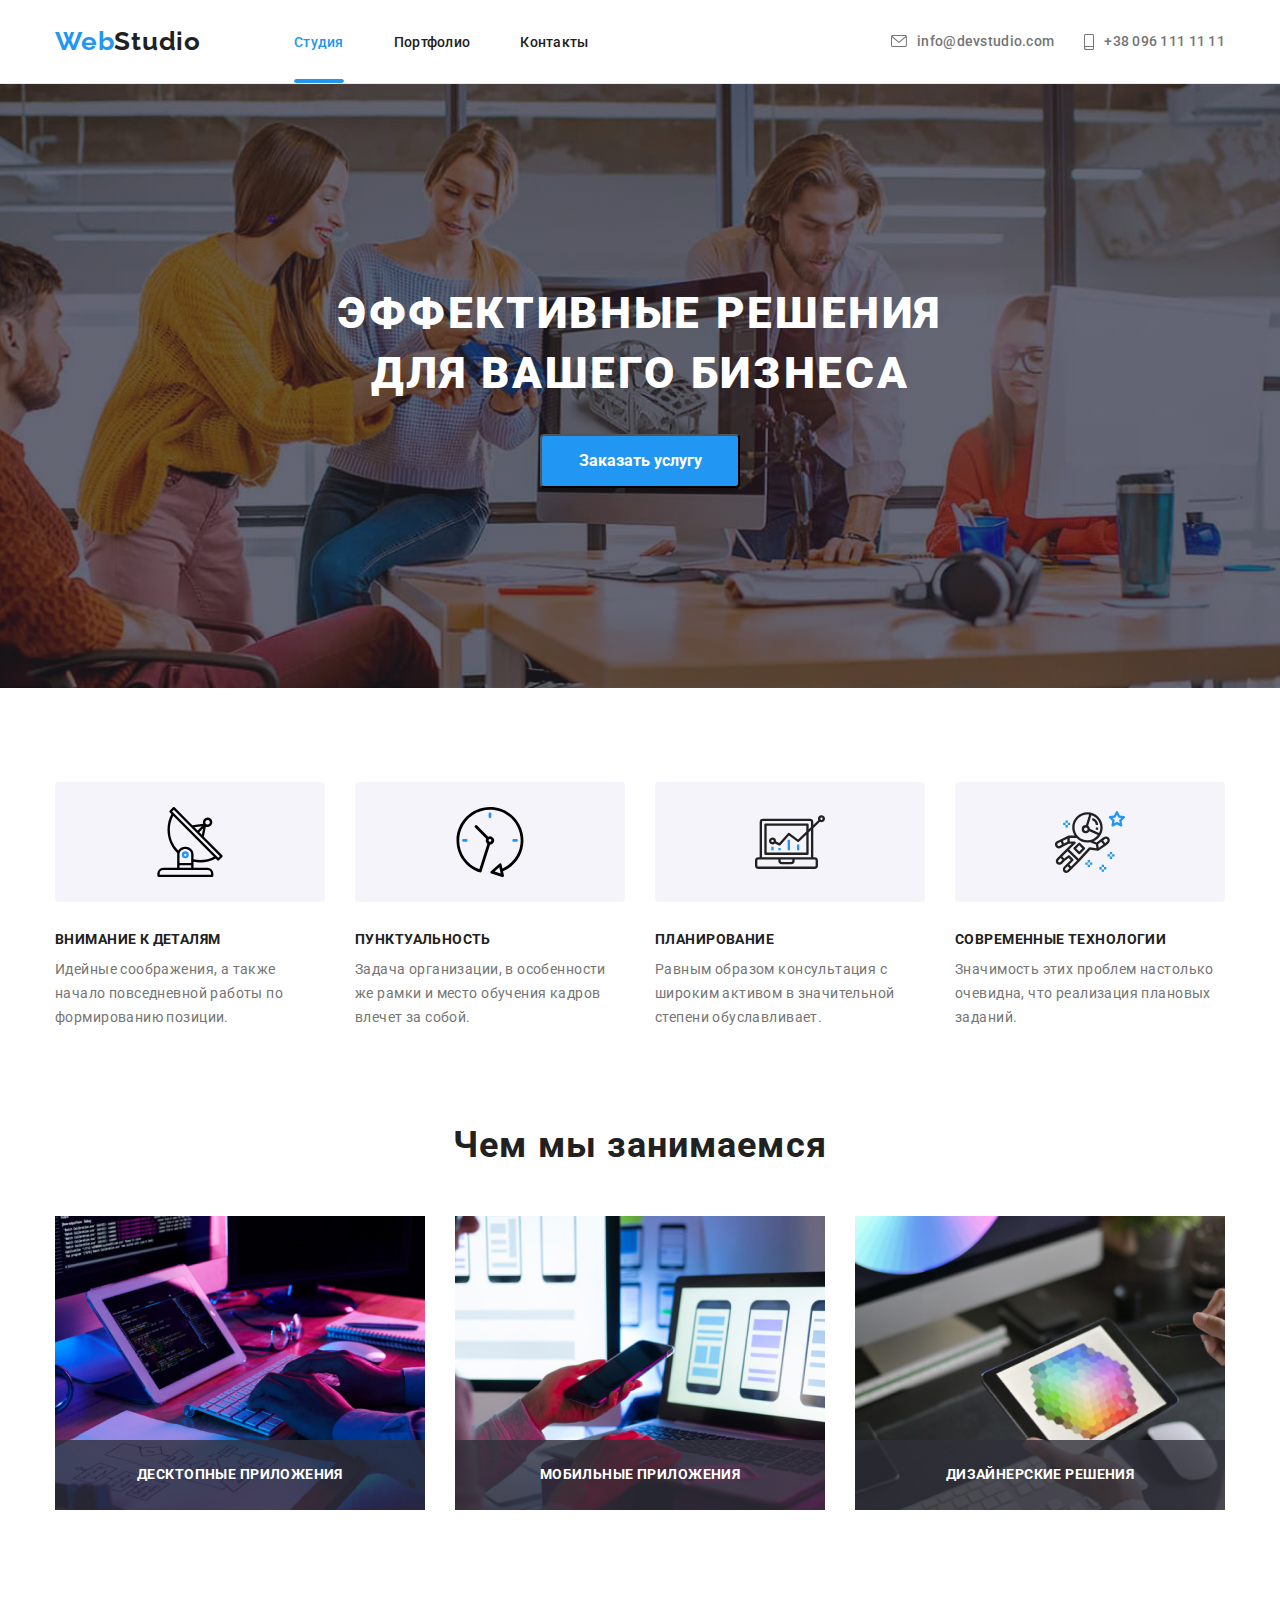
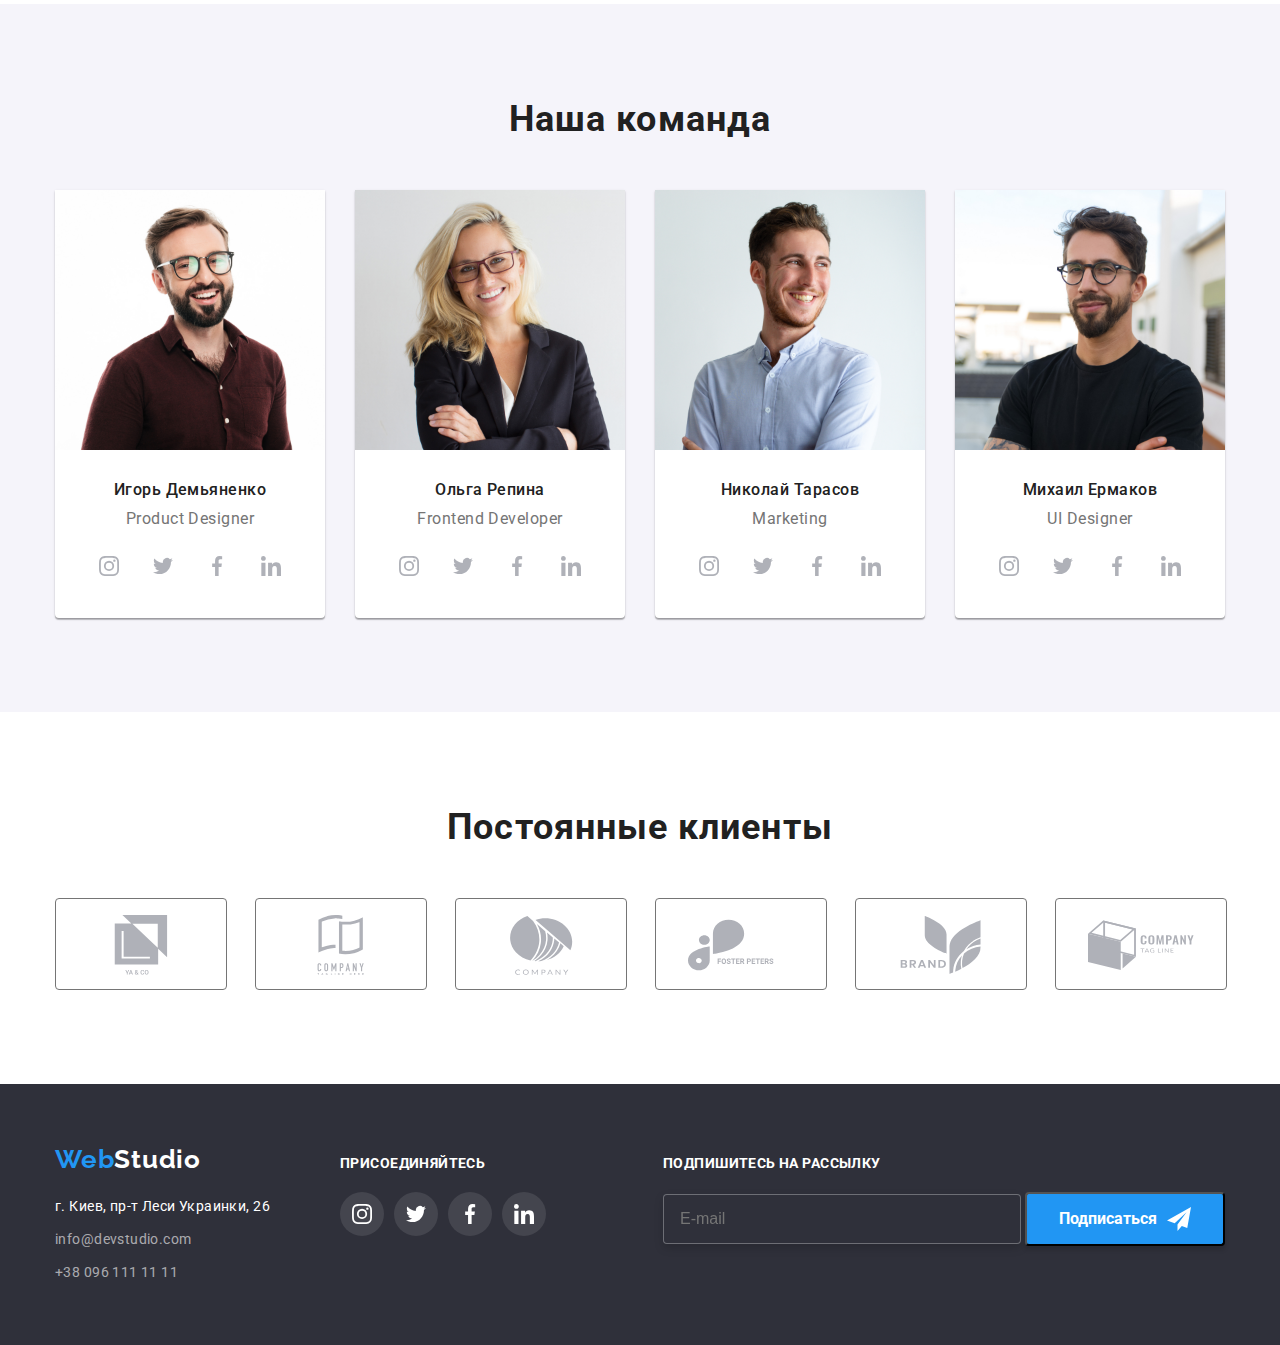
==== index.html @ 90917535 "HW6 25%" ====
<!DOCTYPE html>
<html lang="ru">
<head>
    <meta charset="UTF-8">
    <meta http-equiv="X-UA-Compatible" content="IE=edge">
    <meta name="viewport" content="width=device-width, initial-scale=1.0">
    <title>Портфолио</title>
    <link rel="preconnect" href="https://fonts.googleapis.com">
    <link rel="preconnect" href="https://fonts.gstatic.com" crossorigin>
    <link href="https://fonts.googleapis.com/css2?family=Raleway:wght@700&family=Roboto:wght@400;500;700;900&display=swap"
rel="stylesheet">
    <link rel="stylesheet" href="./css/styless.css">
</head>
<body>
    <header class="header">
        <div class="container header-nav">
            <a class="logo-header link" href="/"><span class="logo-accent">Web</span>Studio</a>
        <nav class="site-nav">
            <ul class="nav-list list">
                <li class="nav-item">
                    <a class="nav-link link current" href="#">Студия</a>
                </li>
                <li class="nav-item">
                    <a class="nav-link link" href="./portfolio.html">Портфолио</a>
                </li>
                <li class="nav-item">
                    <a class="nav-link link" href="#">Контакты</a>
                </li>
            </ul>
        </nav>
        <ul class="contacts-list list">
            <li class="contacts-item">
                <a class="contacts-link link"
                href="mailto:info@devstudio.com">
                <svg class="contacts-icon" aria-label="link mail" width="16" height="12">
                    <use href="./images/icons.svg#icon-envelope"></use>
                </svg>
                info@devstudio.com</a>
            </li>
            <li class="contacts-item">
                <a class="contacts-link link" href="tel:+380961111111">
                <svg class="contacts-icon" aria-label="link phone" width="10" height="16">
                    <use href="./images/icons.svg#icon-smartphone"></use>
                </svg>
                    +38 096 111 11 11</a>
            </li>
        </ul>
        </div>  
    </header>
    <!--Сменная часть-->
    <main>
        <section class="hero section">
            <h1 class="hero-title">Эффективные решения для вашего бизнеса</h1>
            <button class="button-open" type="button" data-modal-open>Заказать услугу</button>
            <div class="backdrop is-hidden" data-modal>
                <div class="modal">
                    <button class="button-close" type="button" data-modal-close>
                        <svg class="close-icon" aria-label="link mail" width="30" height="30">
                            <use href="./images/icons.svg#icon-close"></use>
                        </svg>
                    </button>
                </div>
            </div>         
        </section>
        <section class="benefits section">
            <div class="container">
            <ul class="benefits-list list">
                <li class="benefits-item">
                    <div class="benefits-tumb">
                        <svg class="benefits-icon" aria-label="antenna" width="70" height="70">
                            <use href="./images/icons.svg#icon-antenna"></use>
                        </svg>
                    </div>
                    <h3 class="benefits-title">ВНИМАНИЕ К ДЕТАЛЯМ</h3>
                    <p class="benefits-text">Идейные соображения, а также начало повседневной работы по формированию позиции.</p>
                </li>
                <li class="benefits-item">
                    <div class="benefits-tumb">
                        <svg class="benefits-icon" aria-label="clock" width="70" height="70">
                            <use href="./images/icons.svg#icon-clock"></use>
                        </svg>
                    </div>
                    <h3 class="benefits-title">ПУНКТУАЛЬНОСТЬ</h3>
                    <p class="benefits-text">Задача организации, в особенности же рамки и место обучения кадров влечет за собой.</p>
                </li>
                <li class="benefits-item">
                    <div class="benefits-tumb">
                        <svg class="benefits-icon" aria-label="diagram" width="70" height="70">
                            <use href="./images/icons.svg#icon-diagram"></use>
                        </svg>
                    </div>
                    <h3 class="benefits-title">ПЛАНИРОВАНИЕ</h3>
                    <p class="benefits-text">Равным образом консультация с широким активом в значительной степени обуславливает.</p>
                </li>
                <li class="benefits-item">
                    <div class="benefits-tumb">
                        <svg class="benefits-icon" aria-label="asrtonaut" width="70" height="70">
                            <use href="./images/icons.svg#icon-astronaut"></use>
                        </svg>
                    </div>
                    <h3 class="benefits-title">СОВРЕМЕННЫЕ ТЕХНОЛОГИИ</h3>
                    <p class="benefits-text">Значимость этих проблем настолько очевидна, что реализация плановых заданий.</p>
                </li>
            </ul>
            </div>
        </section>
        <section class="works section">
            <div class="container">
                <h2 class="section-title">Чем мы занимаемся</h2>
                <ul class="works-list list">
                    <li class="works-item">
                        <div class="works-thumb">
                            <img src="./images/box1.jpg" width="370" alt="Вёрстка">
                            <p class="works-name">ДЕСКТОПНЫЕ ПРИЛОЖЕНИЯ</p>
                        </div>  
                    </li>
                    <li class="works-item">
                        <div class="works-thumb">
                            <img src="./images/box2.jpg" width="370" alt="Оптимизация">
                            <p class="works-name">МОБИЛЬНЫЕ ПРИЛОЖЕНИЯ</p>
                        </div>
                    </li>
                    <li class="works-item">
                        <div class="works-thumb">
                            <img src="./images/box3.jpg" width="370" alt="Дизайн">
                            <p class="works-name">ДИЗАЙНЕРСКИЕ РЕШЕНИЯ</p>
                        </div>
                    </li>
                </ul>
            </div>
        </section>
        <section class="team section">
            <div class="container">
                <h2 class="section-title">Наша команда</h2>
                <ul class="team-list list">
                    <li class="team-item">
                    <div class="team-photo">
                        <img src="./images/photo1.jpg" width="270" alt="фото Игорь Демьяненко">
                    </div>
                    <div class="team-content">
                        <h3 class="team-name">Игорь Демьяненко</h3>
                        <p class="team-positoin" lang="en">
                            Product Designer
                        </p>
                    </div>
                        <ul class="socials-list list">
                            <li class="socials-item">
                                <a class="socials-link link" href="#">
                                    <svg class="socials-icon" aria-label="link instagram" width="20" height="20">
                                        <use href="./images/icons.svg#icon-instagram"></use>
                                    </svg>  
                                </a>
                            </li>
                            <li class="socials-item">
                                <a class="socials-link link" href="#">
                                    <svg class="socials-icon" aria-label="link twitter" width="20" height="20">
                                    <use href="./images/icons.svg#icon-twitter"></use>
                                </svg>
                                
                                </a>
                            </li>
                            <li class="socials-item">
                                <a class="socials-link link" href="#">
                                    <svg class="socials-icon" aria-label="link facebook" width="20" height="20">
                                        <use href="./images/icons.svg#icon-facebook"></use>
                                    </svg>
                                </a>
                            </li>
                            <li class="socials-item">
                                <a class="socials-link link" href="#">
                                    <svg class="socials-icon" aria-label="link linkedin" width="20" height="20">
                                        <use href="./images/icons.svg#icon-linkedin"></use>
                                    </svg>
                                </a>
                            </li>
                        </ul>
                    </li>

                    <li class="team-item">
                    <div class="team-photo">
                        <img src="./images/photo2.jpg" width="270" alt="фото Ольга Репина">
                    </div>
                    <div class="team-content">
                        <h3 class="team-name">Ольга Репина</h3>
                        <p class="team-positoin" lang="en">
                            Frontend Developer
                        </p>
                    </div>
                    <ul class="socials-list list">
                        <li class="socials-item">
                            <a class=" socials-link link" href="#">
                                <svg class="socials-icon" aria-label="link instagram" width="20" height="20">
                                    <use href="./images/icons.svg#icon-instagram"></use>
                                </svg>  
                            </a>
                        </li>
                        <li class="socials-item">
                            <a class=" socials-link link" href="#">
                                <svg class="socials-icon" aria-label="link twitter" width="20" height="20">
                                <use href="./images/icons.svg#icon-twitter"></use>
                            </svg>
                            
                            </a>
                        </li>
                        <li class="socials-item">
                            <a class="socials-link link" href="#">
                                <svg class="socials-icon" aria-label="link facebook" width="20" height="20">
                                    <use href="./images/icons.svg#icon-facebook"></use>
                                </svg>
                            </a>
                        </li>
                        <li class="socials-item">
                            <a class=" socials-link link" href="#">
                                <svg class="socials-icon" aria-label="link linkedin" width="20" height="20">
                                    <use href="./images/icons.svg#icon-linkedin"></use>
                                </svg>
                            </a>
                        </li>
                    </ul>
                    </li>

                    <li class="team-item">
                    <div class="team-photo">
                        <img src="./images/photo3.jpg" width="270" alt="фото Николай Тарасов">
                    </div>
                    <div class="team-content">
                        <h3 class="team-name">Николай Тарасов</h3>
                        <p class="team-positoin" lang="en">
                            Marketing
                        </p>
                    </div>
                    <ul class="socials-list list">
                        <li class="socials-item">
                            <a class=" socials-link link" href="#">
                                <svg class="socials-icon" aria-label="link instagram" width="20" height="20">
                                    <use href="./images/icons.svg#icon-instagram"></use>
                                </svg>  
                            </a>
                        </li>
                        <li class="socials-item">
                            <a class=" socials-link link" href="#">
                                <svg class="socials-icon" aria-label="link twitter" width="20" height="20">
                                <use href="./images/icons.svg#icon-twitter"></use>
                            </svg>
                            
                            </a>
                        </li>
                        <li class="socials-item">
                            <a class="socials-link link" href="#">
                                <svg class="socials-icon" aria-label="link facebook" width="20" height="20">
                                    <use href="./images/icons.svg#icon-facebook"></use>
                                </svg>
                            </a>
                        </li>
                        <li class="socials-item">
                            <a class=" socials-link link" href="#">
                                <svg class="socials-icon" aria-label="link linkedin" width="20" height="20">
                                    <use href="./images/icons.svg#icon-linkedin"></use>
                                </svg>
                            </a>
                        </li>
                    </ul>
                    </li>

                    <li class="team-item">
                    <div class="team-photo">
                        <img src="./images/photo4.jpg" width="270" alt="фото Михаил Ермаков">
                    </div>
                    <div class="team-content">
                        <h3 class="team-name">Михаил Ермаков</h3>
                        <p class="team-positoin" lang="en">
                            UI Designer
                        </p>
                    </div>
                    <ul class="socials-list list">
                        <li class="socials-item">
                            <a class=" socials-link link" href="#">
                                <svg class="socials-icon" aria-label="link instagram" width="20" height="20">
                                    <use href="./images/icons.svg#icon-instagram"></use>
                                </svg>  
                            </a>
                        </li>
                        <li class="socials-item">
                            <a class=" socials-link link" href="#">
                                <svg class="socials-icon" aria-label="link twitter" width="20" height="20">
                                <use href="./images/icons.svg#icon-twitter"></use>
                            </svg>
                            
                            </a>
                        </li>
                        <li class="socials-item">
                            <a class="socials-link link" href="#">
                                <svg class="socials-icon" aria-label="link facebook" width="20" height="20">
                                    <use href="./images/icons.svg#icon-facebook"></use>
                                </svg>
                            </a>
                        </li>
                        <li class="socials-item">
                            <a class=" socials-link link" href="#">
                                <svg class="socials-icon" aria-label="link linkedin" width="20" height="20">
                                    <use href="./images/icons.svg#icon-linkedin"></use>
                                </svg>
                            </a>
                        </li>
                    </ul>
                    </li>
                </ul>
            </div>
        </section>
        <section class="clients section">
            <div class="container">
                <h2 class="section-title">
                    Постоянные клиенты
                </h2>
                <ul class="clients-list list">
                    <li class="clients-item">
                        <a class="clients-link link" href="#">
                            <svg class="clients-icon" aria-label="YA & CO" width="106" height="60">
                                <use href="./images/icons.svg#icon-client1"></use>
                            </svg>
                        </a>
                    </li>
                    <li class="clients-item">
                        <a class="clients-link link" href="#">
                            <svg class="clients-icon" aria-label="tagline here" width="106" height="60">
                                <use href="./images/icons.svg#icon-client2"></use>
                            </svg>
                        </a>
                    </li>
                    <li class="clients-item">
                        <a class="clients-link link" href="#">
                            <svg class="clients-icon" aria-label="company 3" width="106" height="60">
                                <use href="./images/icons.svg#icon-client3"></use>
                            </svg>
                        </a>
                    </li>
                    <li class="clients-item">
                        <a class="clients-link link" href="#">
                            <svg class="clients-icon" aria-label="foster peters" width="106" height="60">
                                <use href="./images/icons.svg#icon-client4"></use>
                            </svg>
                        </a>
                    </li>
                    <li class="clients-item">
                        <a class="clients-link link" href="#">
                            <svg class="clients-icon" aria-label="brand" width="106" height="60">
                                <use href="./images/icons.svg#icon-client5"></use>
                            </svg>
                        </a>
                    </li>
                    <li class="clients-item">
                        <a class="clients-link link" href="#">
                            <svg class="clients-icon" aria-label="tag line" width="106" height="60">
                                <use href="./images/icons.svg#icon-client6"></use>
                            </svg>
                        </a>
                    </li>
                </ul>  
            </div>  
        </section>
    </main>
    <footer class="footer">
        <div class="container footer-container">
            <div class="footer-adress">
                <a href="/" class="logo-footer link"><span class="logo-accent">Web</span>Studio</a>
                <address class="adress">
                    <ul class="adress-list list">
                        <li class="adress-item">
                        <a class="adress-map-link link" href="#">г. Киев, пр-т Леси Украинки, 26</a>
                        </li>
                        <li class="adress-item">
                        <a class="adress-link link" href="mailto:info@devstudio.com">info@devstudio.com</a>
                        </li>
                        <li class="adress-item">
                            <a class="adress-link link" href="tel:+380961111111">+38 096 111 11 11</a>
                        </li>
                    </ul> 
                </address> 
            </div>
            <div class="footer-socials">
                <h3 class="socials-title">ПРИСОЕДИНЯЙТЕСЬ</h3>
                <ul class="footer-socials-list list">
                    <li class="socials-item">
                        <a class="footer-socials-link link" href="#">
                            <svg class="socials-icon" aria-label="link instagram" width="20" height="20">
                                <use href="./images/icons.svg#icon-instagram"></use>
                            </svg>  
                        </a>
                    </li>
                    <li class="socials-item">
                        <a class="footer-socials-link link" href="#">
                            <svg class="socials-icon" aria-label="link twitter" width="20" height="20">
                            <use href="./images/icons.svg#icon-twitter"></use>
                        </svg>
                        
                        </a>
                    </li>
                    <li class="socials-item">
                        <a class="footer-socials-link link" href="#">
                            <svg class="socials-icon" aria-label="link facebook" width="20" height="20">
                                <use href="./images/icons.svg#icon-facebook"></use>
                            </svg>
                        </a>
                    </li>
                    <li class="socials-item">
                        <a class="footer-socials-link link" href="#">
                            <svg class="socials-icon" aria-label="link linkedin" width="20" height="20">
                                <use href="./images/icons.svg#icon-linkedin"></use>
                            </svg>
                        </a>
                    </li>
                </ul> 
            </div>
            <div class="subscription">
                <h3 class="subscription-title">ПОДПИШИТЕСЬ НА РАССЫЛКУ</h3>
                <form name="subscription" autocomplete="on">
                    <label>
                        <input type="email" name="email" placeholder="E-mail" class="email" />
                    </label>
                    <button class="button-subscription" type="submit">
                        <div class="subscription-tumb">
                            <p class="subscription-text">Подписаться</p>
                            <svg class="subscription-icon" aria-label="link subscription" width="24" height="24">
                            <use href="./images/icons.svg#icon-send"></use>
                            </svg>
                        </div>   
                    </button>
                </form>
            </div>
        </div>
    </footer>
    <script src="./js/modal.js"></script>
</body>
</html>
---- css/styless.css ----
html {
    box-sizing: border-box;
}

*,
*::before,
*::after {
    box-sizing: inherit;
}


:root {
    --primary-text-color: #757575;
    --title-text-color: #212121;
    --accent-color:  #2196F3;
    --primery-white-color: #FFFFFF;
    --font-family-title: 'Roboto', sans-serif;
    --additional-background-color: #2F303A;
    --team-background-color: #F5F4FA;
    --card-set-gap: 30px;

}
img {
    display: block;
    max-width: 100%;
    height: auto;
}

.container {
    width: 1200px;
    padding: 0 15px;
    margin-left: auto;
    margin-right: auto;
}
body {
margin: 0;
background-color: var(--primery-white-color);
color: var(--primary-text-color);
font-family: var(--font-family-title);
}
.list {
    margin: 0;
    padding-left: 0;
    list-style-type: none;
}

.link {
    text-decoration-line: none;
    color: inherit;
}


/* Header */
.header {
    border-bottom: 1px solid #ECECEC;
}
.section {
    padding-top: 94px;
    padding-bottom: 94px;
}

.header-nav {
    display: flex;
    align-items: center;
    
}
.logo-header {
    color: var(--title-text-color);
    font-family: 'Raleway', sans-serif;
    font-weight: 700;
    font-size: 26px;
    line-height: 1.19;
    letter-spacing: 0.03em;
}
.logo-accent {
    color: var(--accent-color);
}

.site-nav {
    margin-left: 93px;
    margin-right: auto ;
}
.nav-list {
    display: flex;    
}

.nav-item {
    padding-top: 32px;
}

.nav-item:not(:last-child) {
    margin-right: 50px;   
}
.nav-link {
    color: var(--title-text-color);
    font-weight: 500;
    font-size: 14px;
    line-height: 1.14px;
    letter-spacing: 0.02em;

    transition-property: color;
    transition-duration: 250ms;
    transition-timing-function: cubic-bezier(0.4, 0, 0.2, 1);
}
.nav-link:hover,
.nav-link:focus {
    color: var(--accent-color);
}
.current::after {
    content: "";
    display: block;
    height: 4px;
    margin-top: 28px;
    background-image: url(../images/hover.png);
    background-size: cover;
    border-radius: 2px;
    
}

.current {
    color: var(--accent-color);
}

.contacts-list {
    display: flex;
    align-content: center;
}

.contacts-item:not(:last-child) {
    margin-right: 30px;
}


.contacts-link {
    display: flex;
    align-items: center;
    padding-top: 32px;
    padding-bottom: 32px;
    color: var(--primary-text-color);
    font-weight: 500;
    font-size: 14px;
    line-height: 1.14;
    letter-spacing: 0.02em;

    transition-property: color;
    transition-duration: 250ms;
    transition-timing-function: cubic-bezier(0.4, 0, 0.2, 1);
}

.contacts-link:hover,
.contacts-link:focus {
    color: var(--accent-color);
    fill: var(--accent-color);
}

.contacts-icon {
    fill: var(--primary-text-color);
    margin-right: 10px;

    transition-property: fill;
    transition-duration: 250ms;
    transition-timing-function: cubic-bezier(0.4, 0, 0.2, 1);
}

.contacts-link:hover .contacts-icon,
.contacts-link:focus .contacts-icon  {
    fill: var(--accent-color);
}

.link:hover,
.link:focus {
    text-decoration-line: none;
}

/* section Hero*/
.hero {
    background-color: var(--additional-background-color);
    text-align: center;
    padding: 200px 0;
    background-image:
        linear-gradient(to right, rgba(47, 48, 58, 0.4), rgba(47, 48, 58, 0.4)), 
        url(../images/hero.jpg);
    background-repeat:no-repeat;
    background-position: center;
    background-size: cover;
}
.hero-title {
    margin-top: 0;
    margin-bottom: 30px;
    margin-right: auto;
    margin-left: auto;
    
    color: var(--primery-white-color);
    font-weight: 900;
    font-size: 44px;
    max-width: 696px;
    line-height: 1.36;
    letter-spacing: 0.06em;
    text-align: center;
    text-transform: uppercase;
}
  
.button-open {
    border-radius: 4px;
    box-shadow: 0px 4px 4px rgba(0, 0, 0, 0.15);
    padding: 10px 32px;
    min-width: 200px;
    

    color: var(--primery-white-color);
    background-color: var(--accent-color);
    font-family: inherit;
    font-weight: 700;
    font-size: 16px;
    line-height: 1.88;
    text-align: center;
    cursor: pointer;

    transition-property: background-color;
    transition-delay: 250ms;
    transition-timing-function: cubic-bezier(0.4, 0, 0.2, 1);
    }
.button-open:hover,
.button-open:focus {
    background-color: #188ce8;
}

.backdrop {
    position: fixed;
    z-index: 2;
    top: 0;
    left: 0;
    width: 100%;
    height: 100%;
    background-color: rgba(0, 0, 0, 0.2);
    
    transition: opacity 1250ms cubic-bezier(0.4, 0, 0.2, 1);
}

.backdrop.is-hidden {
    visibility: hidden;
    opacity: 0;
    pointer-events: none;
}


.modal {
    position: absolute;
    
    top: 50%;
    left: 50%;
    transform: translate(-50%, -50%);
    width: 528px;
    height: 581px;

    background: #FFFFFF;
    box-shadow: 0px 1px 3px rgba(0, 0, 0, 0.12), 0px 1px 1px rgba(0, 0, 0, 0.14), 0px 2px 1px rgba(0, 0, 0, 0.2);
    border-radius: 4px;

    opacity: 1;
    visibility: visible;
    transform: translate(-50%, -50%) scale(1);
}


.button-close {
    position: absolute;
    top: 8px;
    right: 8px;
    width: 30px;
    height: 30px;
    border: none;
    fill: var(--title-text-color);
    background-color: var(--primery-white-color);
    padding: 0;

    transition: fill 250ms cubic-bezier(0.4, 0, 0.2, 1);
}
.button-close:hover,
.button-close:focus {
    fill: var(--accent-color);
}

/* section benefits*/
.benefits-list {
    display: flex;
    align-items: center;
    
}
.benefits-item {
    width: calc((100%-3*var(--card-set-gap))/4);
}
.benefits-item:not(:first-child) {
    margin-left: var(--card-set-gap);
}

.benefits-tumb {
    display: flex;
    flex-direction: column;
    justify-content: center;
    align-items: center;
    width: 270px;
    height: 120px;
    margin-bottom: var(--card-set-gap);
    border: none;
    border-radius: 4px;
    background: var(--team-background-color);
}

.benefits-title {
    margin-top: 0;
    margin-bottom: 10px;
    font-weight: 700;
    font-size: 14px;
    line-height: 1.14;
    letter-spacing: 0.03em;
    color: var(--title-text-color);
    }

.benefits-text {
    margin-top: 0;
    margin-bottom: 0;
    font-size: 14px;
    line-height: 1.71;
    letter-spacing: 0.03em;
    }

.section-title {

    margin-top: 0;
    margin-bottom: 50px;
    color: var(--title-text-color);
    font-weight: 700;
    font-size: 36px;
    line-height: 1.17;
    text-align: center;
    letter-spacing: 0.03em;
}
/*section Works*/
.works {
padding-top: 0;
}
.works-list {
    display: flex;
}

.works-item:not(:last-child) {
    width: 370px;
    margin-right: var(--card-set-gap);
}

.works-thumb {
    position: relative;
    z-index: 1;
}

.works-name {
    position: absolute;
    bottom: 0;
    width: 100%;
    padding-top: 27px;
    padding-bottom: 27px;
    margin: 0;
    font-weight: 700;
    font-size: 14px;
    line-height: 1.14;
    text-align: center;
    letter-spacing: 0.03em;
    text-transform: uppercase;
    color: var(--primery-white-color);
    background-color: rgba(47, 48, 58, 0.8);
}

/* Team */
.team {
    background-color: var(--team-background-color);
}

.team-list {
    display: flex;
}

.team-item {
    background: var(--primery-white-color);
    box-shadow: 0px 1px 3px rgba(0, 0, 0, 0.12), 0px 1px 1px rgba(0, 0, 0, 0.14), 0px 2px 1px rgba(0, 0, 0, 0.2);
    border-radius: 0px 0px 4px 4px;
    padding-top: 0;
}

.team-item:not(:last-child) {
    flex-basis: 270px;
    margin-right: var(--card-set-gap);   
}

.team-name {
    margin-top: var(--card-set-gap);
    margin-bottom: 10px;
    font-weight: 500;
    font-size: 16px;
    line-height: 1.19;
    text-align: center;
    letter-spacing: 0.03em;
    color: var(--title-text-color);
}
.team-positoin {
    margin-top: 0;
    margin-bottom: 0;

    font-weight: 400;
    font-size: 16px;
    text-align: center;
    line-height: 1.19;
    letter-spacing: 0.03em;
}

.socials-list {
    display: flex;

    margin-top: 16px;
    margin-left: 32px;
    margin-right: 32px;
    margin-bottom: 30px;
}

.socials-item:not(:last-child) {
    margin-right: 10px;  
}
.socials-link {
    display: flex;
    width: 44px;
    height: 44px;
    border-radius: 50%;
    align-items: center;
    justify-content: center;
    fill: #afb1b8;

    transition-property: background-color, fill;
    transition-duration: 250ms;
    transition-timing-function: cubic-bezier(0.4, 0, 0.2, 1);
}

.socials-link:hover,
.socials-link:focus {
    background-color: var(--accent-color);
    fill: var(--primery-white-color);
}

/* our clients */

.clients-list {
    display: flex;
    justify-content: space-between;
    
}
    
.clients-item {
    display: flex;
    width: 170px;
    height: 92px;
}

.clients-link {
    padding: 16px 32px;
    border: 1px solid var(--primary-text-color); 
    border-radius: 4px;
}

.clients-link:hover,
.clients-link:focus {
    outline: none;
    border: 1px solid var(--accent-color);
}

.clients-icon {
    fill: rgba(175, 177, 184, 1);

    transition-property: fill;
    transition-duration: 250ms;
    transition-timing-function: cubic-bezier(0.4, 0, 0.2, 1);
}

.clients-link:hover .clients-icon,
.clients-link:focus .clients-icon {
    fill: var(--accent-color);
}

/* Footer */
.footer {
    background-color: var(--additional-background-color);
}
.footer-container {
    display: flex;
}

.footer-adress{
margin: 60px 0;
}

.adress { 
    margin-top: 20px;

    font-style: normal;
}
.logo-footer {
    color: var(--primery-white-color);
    font-family: 'Raleway', sans-serif;
    font-weight: 700;
    font-size: 26px;
    line-height: 1.19;
    letter-spacing: 0.03em;
}

.adress-item:not(:last-child) {
    margin-bottom: 9px;
}
.adress-map-link {
    color: var(--primery-white-color);
    font-size: 14px;
    line-height: 1.71;
    letter-spacing: 0.03em;

    transition-property: color;
    transition-duration: 250ms;
    transition-timing-function: cubic-bezier(0.4, 0, 0.2, 1);
}
.adress-link {
    color: rgba(255, 255, 255, 0.6);
    font-size: 14px;
    line-height: 1.71;
    letter-spacing: 0.03em;

    transition-property: color;
    transition-duration: 250ms;
    transition-timing-function: cubic-bezier(0.4, 0, 0.2, 1);
}
.adress-map-link:hover,
.adress-map-link:focus, 
.adress-link:hover,
.adress-link:focus {
    color: var(--accent-color);
}

.socials-title {
    font-size: 14px;
    font-weight: 700;
    line-height: 1.14;
    letter-spacing: 0.03em;
    color: var(--primery-white-color);
    margin-bottom: 20px;
    margin-top: 0;
}

.footer-socials {
    margin-top: 72px;
    margin-left: 70px;
}

.footer-socials-list {
    display: flex;
}

.footer-socials-link {
    display: flex;
    width: 44px;
    height: 44px;
    border-radius: 50%;
    align-items: center;
    justify-content: center;
    fill: var(--primery-white-color);
    background-color: rgba(255, 255, 255, 0.1);

    transition-property: background-color;
    transition-duration: 250ms;
    transition-timing-function: cubic-bezier(0.4, 0, 0.2, 1);
}

.footer-socials-link:hover,
.footer-socials-link:focus {
    background-color: var(--accent-color);
}

.subscription-title {
    font-size: 14px;
    font-weight: 700;
    line-height: 1.14;
    letter-spacing: 0.03em;
    color: var(--primery-white-color);
    margin-bottom: 20px;
    margin-top: 0;  
}

.subscription {
    margin-top: 72px;
    margin-left: auto;
}

.button-subscription {
    border-radius: 4px;
    box-shadow: 0px 4px 4px rgba(0, 0, 0, 0.15);
    min-width: 200px;
    padding: 0;
    

    color: var(--primery-white-color);
    background-color: var(--accent-color);
    font-family: inherit;
    font-weight: 700;
    font-size: 16px;
    line-height: 1.88;
    text-align: center;
    align-items: center;
    cursor: pointer;

    transition-property: background-color;
    transition-delay: 250ms;
    transition-timing-function: cubic-bezier(0.4, 0, 0.2, 1);
}
.button-subscription:hover,
.button-subscription:focus {
    background-color: #188ce8;
}

.email {
    color: rgba(255, 255, 255, 0.6);
    background-color: var(--additional-background-color);
    font-size: 16px;
    line-height: 1.2;

    width: 358px;
    height: 50px;
    padding: 0 16px;

    border: 1px solid rgba(255, 255, 255, 0.3);
    filter: drop-shadow(0px 4px 4px rgba(0, 0, 0, 0.15));
    border-radius: 4px;
}

.subscription-tumb {
    display: flex;
    align-items: center;
    justify-content: center;
    padding: 10px 28px;
}

.subscription-text {
    margin: 0;
    padding: 0;
}
.subscription-icon {
    margin-left: 10px;
}

/* Potfolio */
.projects-button {
    padding: 6px 22px;
    border-radius: 4px;
    font-family: inherit;
    font-weight: 500;
    font-size: 16px;
    line-height: 1.62;
    text-align: center;
    letter-spacing: 0.03em;
    color: var(--title-text-color);
    cursor: pointer;

    transition-property: backgroud-color, color, box-shadow;
    transition-duration: 250ms;
    transition-timing-function: cubic-bezier(0.4, 0, 0.2, 1);
}

.projects-button:hover,
.projects-button:focus {
    background-color: var(--accent-color);
    color: var(--primery-white-color);
    box-shadow: 0px 2px 2px 0px rgba(0, 0, 0, 0.12),
    0px 1px 2px 0px rgba(0, 0, 0, 0.08),
    0px 3px 1px 0px rgba(0, 0, 0, 0.1);
}

.projects-filter {
    display: flex;
    margin-bottom: 50px;
    justify-content: center;
}

.filter-item:not(:last-child) {
    margin-right: 8px;
}

.projects-list {
    display: flex;
    flex-wrap: wrap;
}

.projects-item {
    width: 370px;
    margin-right: var(--card-set-gap);
    margin-bottom: var(--card-set-gap);
}

.projects-item:nth-child(3n) {
    margin-right: 0;
}

.projects-item:nth-last-child(-n+3) {
    margin-bottom: 0;
}

.projects-link{
    display: block;

    transition-property: order-radius, border, box-shadow;
    transition-duration: 250ms;
    transition-timing-function: cubic-bezier(0.4, 0, 0.2, 1);
}
.projects-link:hover,
.projects-link:focus {
    border-radius: 4px;
    border: 1px solid #EEEEEE;
    box-shadow: 0px 1px 1px rgba(0, 0, 0, 0.12), 
    0px 4px 4px rgba(0, 0, 0, 0.06), 
    1px 4px 6px rgba(0, 0, 0, 0.16);   
}

.projects-content {
padding: 20px 24px;
border: 1px solid #EEEEEE;
}

.projects-card {
    position: relative;

    overflow: hidden;
}

.projects-item:hover .overlay {
    transform: translateY(0);
}

.overlay {
    position: absolute;
    top: 0;
    left: 0;
    width: 100%;
    height: 100%;
    background-color: rgba(33, 150, 243, 0.9);;
  
    transform: translateY(101%);

    transition-duration: transform;
    transition-duration: 250ms;
    transition-timing-function: cubic-bezier(0.4, 0, 0.2, 1);
  }
  
  .overlay > p {
    color: var(--primery-white-color);
    font-weight: 400;
    font-size: 18px;
    line-height: 1.56;
    letter-spacing: 0.03em;
    padding: 63px 24px;
    margin: 0;
  }

.company-name {
    margin-top: 0;
    margin-bottom: 0;
    font-weight: 700;
    font-size: 18px;
    line-height: 2;
    letter-spacing: 0.06em;
    color: var(--title-text-color);
}

.project-name {
    margin-top: 4px;
    margin-bottom: 0;
    font-size: 16px;
    line-height: 1.88;
    letter-spacing: 0.03em;
}
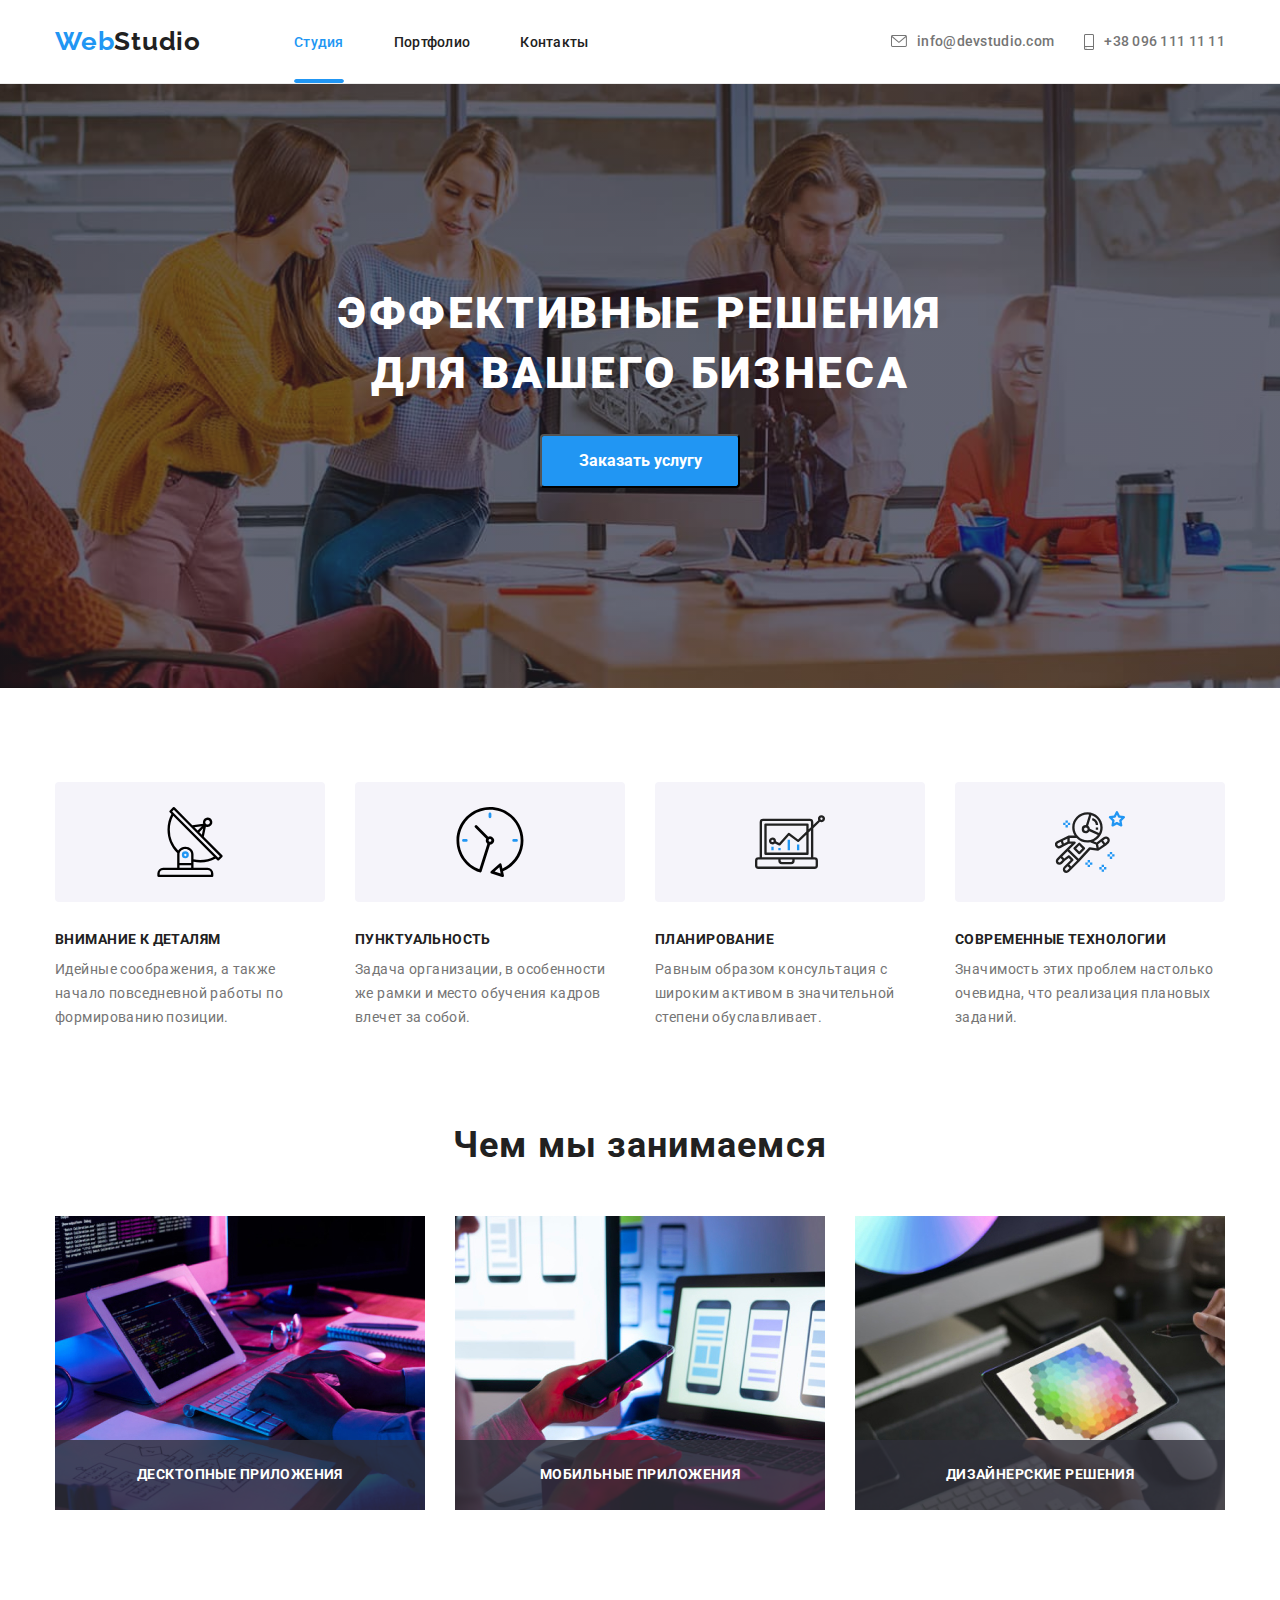
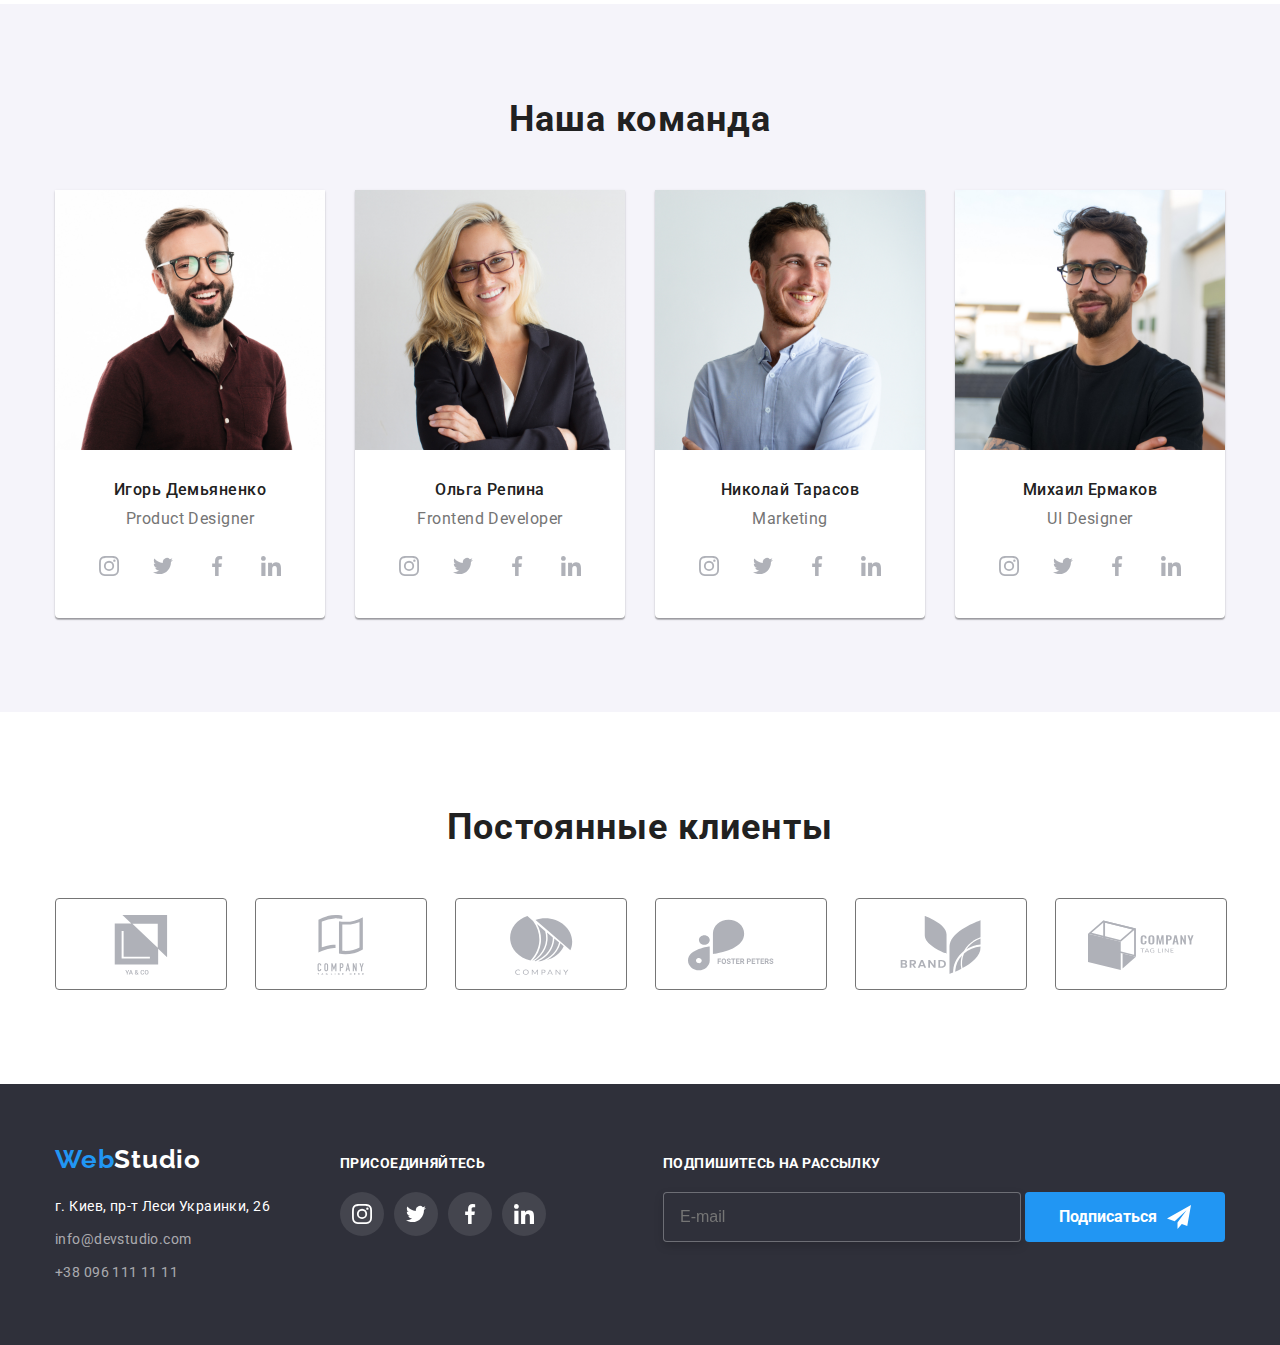
==== commit 6318cf05: "HW6 доработка 1" ====
--- a/index.html
+++ b/index.html
@@ -54,11 +54,54 @@
             <button class="button-open" type="button" data-modal-open>Заказать услугу</button>
             <div class="backdrop is-hidden" data-modal>
                 <div class="modal">
+                    <h3 class="modal-title">Оставьте свои данные, мы вам перезвоним</h3>
                     <button class="button-close" type="button" data-modal-close>
                         <svg class="close-icon" aria-label="link mail" width="30" height="30">
                             <use href="./images/icons.svg#icon-close"></use>
                         </svg>
                     </button>
+                    <form name="request" autocomplete="on">
+                        <div class="form-field">
+                            <label class="form-request-label" for="user-name">Имя</label>
+                            <div class="form-field-icon">
+                                <input class="form-request-input" id="user-name" type="text" name="user-name" required >
+                                <svg class="form-icon" aria-label="link mail" width="18" height="18">
+                                    <use href="./images/icons.svg#icon-person-black"></use>
+                                </svg>
+                            </div>    
+                        </div>
+                        <div class="form-field">
+                            <label class="form-request-label" for="user-phone">Телефон</label>
+                            <div class="form-field-icon">
+                                <input class="form-request-input" id="user-phone" type="tel" name="user-phone" required >
+                                <svg class="form-icon" aria-label="link mail" width="18" height="18">
+                                    <use href="./images/icons.svg#icon-phone-black"></use>
+                                </svg>
+                            </div>
+                        </div>
+                        <div class="form-field">
+                            <label class="form-request-label" for="user-email">Почта</label>
+                            <div class="form-field-icon">
+                                <input class="form-request-input" id="user-email" type="email" name="user-email" required >
+                                <svg class="form-icon" aria-label="link mail" width="18" height="18">
+                                    <use href="./images/icons.svg#icon-email-black"></use>
+                                </svg>
+                            </div>
+                        </div>
+                        <div class="form-field">
+                            <label class="form-request-label" for="user-comment">Комментарий</label>
+                            <textarea class="form-request-textarea" id="user-comment" name="user-comment" rows="5" placeholder="Введите текст"></textarea>
+                        </div>
+                        <div class="form-checkbox">
+                            <label class="form-request-label" for="terms-condition">
+                                <input class="form-request-input-checkbox" id="terms-condition" type="checkbox" name="terms-condition">
+                                <svg class="form-icon" aria-label="link mail" width="16" height="15">
+                                    <use href="./images/icons.svg#icon-check"></use>
+                                </svg>
+                                Соглашаюсь с рассылкой и принимаю <span class="form-ruls">Условия договора</span></label>
+                         </div>
+                        <button class="form-button" type="submit">Отправить</button>  
+                    </form>
                 </div>
             </div>         
         </section>
@@ -415,11 +458,11 @@
                 <h3 class="subscription-title">ПОДПИШИТЕСЬ НА РАССЫЛКУ</h3>
                 <form name="subscription" autocomplete="on">
                     <label>
-                        <input type="email" name="email" placeholder="E-mail" class="email" />
+                        <input type="email" name="email" placeholder="E-mail" class="email" required  />
                     </label>
                     <button class="button-subscription" type="submit">
                         <div class="subscription-tumb">
-                            <p class="subscription-text">Подписаться</p>
+                            Подписаться
                             <svg class="subscription-icon" aria-label="link subscription" width="24" height="24">
                             <use href="./images/icons.svg#icon-send"></use>
                             </svg>
--- a/css/styless.css
+++ b/css/styless.css
@@ -12,12 +12,16 @@
 :root {
     --primary-text-color: #757575;
     --title-text-color: #212121;
-    --accent-color:  #2196F3;
-    --primery-white-color: #FFFFFF;
+    --accent-color:  #2196f3;
+    --primery-white-color: #ffffff;
     --font-family-title: 'Roboto', sans-serif;
-    --additional-background-color: #2F303A;
-    --team-background-color: #F5F4FA;
+    --additional-background-color: #2f303a;
+    --team-background-color: #f5f4fa;
     --card-set-gap: 30px;
+    --box-shadow-color: var(--box-shadow-color);
+    --primery-background-color: #188ce8;
+    --transition-timing-function: cubic-bezier(0.4, 0, 0.2, 1);
+
 
 }
 img {
@@ -52,7 +56,7 @@
 
 /* Header */
 .header {
-    border-bottom: 1px solid #ECECEC;
+    border-bottom: 1px solid #ececec;
 }
 .section {
     padding-top: 94px;
@@ -100,7 +104,7 @@
 
     transition-property: color;
     transition-duration: 250ms;
-    transition-timing-function: cubic-bezier(0.4, 0, 0.2, 1);
+    transition-timing-function: var(--transition-timing-function);
 }
 .nav-link:hover,
 .nav-link:focus {
@@ -144,7 +148,7 @@
 
     transition-property: color;
     transition-duration: 250ms;
-    transition-timing-function: cubic-bezier(0.4, 0, 0.2, 1);
+    transition-timing-function: var(--transition-timing-function);
 }
 
 .contacts-link:hover,
@@ -159,7 +163,7 @@
 
     transition-property: fill;
     transition-duration: 250ms;
-    transition-timing-function: cubic-bezier(0.4, 0, 0.2, 1);
+    transition-timing-function: var(--transition-timing-function);
 }
 
 .contacts-link:hover .contacts-icon,
@@ -202,7 +206,7 @@
   
 .button-open {
     border-radius: 4px;
-    box-shadow: 0px 4px 4px rgba(0, 0, 0, 0.15);
+    box-shadow: 0px 4px 4px var(--box-shadow-color);
     padding: 10px 32px;
     min-width: 200px;
     
@@ -218,13 +222,13 @@
 
     transition-property: background-color;
     transition-delay: 250ms;
-    transition-timing-function: cubic-bezier(0.4, 0, 0.2, 1);
+    transition-timing-function: var(--transition-timing-function);
     }
 .button-open:hover,
 .button-open:focus {
-    background-color: #188ce8;
-}
-
+    background-color: var(--primery-background-color);
+}
+/* modal */
 .backdrop {
     position: fixed;
     z-index: 2;
@@ -234,7 +238,7 @@
     height: 100%;
     background-color: rgba(0, 0, 0, 0.2);
     
-    transition: opacity 1250ms cubic-bezier(0.4, 0, 0.2, 1);
+    transition: opacity 1250ms var(--transition-timing-function);
 }
 
 .backdrop.is-hidden {
@@ -251,7 +255,9 @@
     left: 50%;
     transform: translate(-50%, -50%);
     width: 528px;
-    height: 581px;
+    max-height: 581px;
+    height: 100%;
+    padding: 40px;
 
     background: #FFFFFF;
     box-shadow: 0px 1px 3px rgba(0, 0, 0, 0.12), 0px 1px 1px rgba(0, 0, 0, 0.14), 0px 2px 1px rgba(0, 0, 0, 0.2);
@@ -262,6 +268,16 @@
     transform: translate(-50%, -50%) scale(1);
 }
 
+.modal-title {
+    font-weight: 700;
+    font-size: 20px;
+    line-height: 1.15;
+    text-align: center;
+    letter-spacing: 0.03em;
+    color: #212121;
+    margin-top: 0;
+    margin-bottom: 12px;
+}
 
 .button-close {
     position: absolute;
@@ -273,13 +289,177 @@
     fill: var(--title-text-color);
     background-color: var(--primery-white-color);
     padding: 0;
-
-    transition: fill 250ms cubic-bezier(0.4, 0, 0.2, 1);
+    cursor: pointer;
+
+    transition: fill 250ms var(--transition-timing-function);
 }
 .button-close:hover,
 .button-close:focus {
     fill: var(--accent-color);
-}
+    outline: transparent;
+}
+
+.form-field {
+    margin-bottom: 10px;
+}
+
+.form-field-icon {
+    position: relative;
+}
+.form-request-label {
+    display: block;
+    text-align: left;
+    margin-bottom: 4px;
+
+    font-style: normal;
+    font-weight: 400;
+    font-size: 12px;
+    line-height: 1.15;
+}
+.form-request-input {
+    height: 40px;
+    width: 100%;
+    border: 1px solid rgba(33, 33, 33, 0.2);
+    border-radius: 4px;
+    cursor: pointer;
+    padding: 12px 8px 12px 42px;
+
+    transition: border 250ms var(--transition-timing-function);
+}
+
+.form-request-input:hover,
+.form-request-input:focus,
+.form-request-textarea:hover,
+.form-request-textarea:focus  {
+    border: 1px solid var(--accent-color);
+    outline: transparent;
+}
+
+.form-request-textarea {
+    font-weight: 400;
+    font-size: 12px;
+    line-height: 1.15;
+    letter-spacing: 0.01em;
+    
+    padding: 12px;
+    width: 100%;
+    height: 120px;
+
+    resize: none;
+    border: 1px solid rgba(33, 33, 33, 0.2);
+    border-radius: 4px;
+    margin-top: 4px;
+    cursor: pointer;
+
+    transition: border 250ms var(--transition-timing-function);
+  }
+
+.form-request-textarea::placeholder {
+    font-size: 12px;
+    line-height: 1.15;
+    letter-spacing: 0.01em;
+  }
+
+.form-checkbox {
+    position: relative;
+
+    text-align: end;
+    width: 425px;
+    margin-top: 20px;
+    margin-left: auto;
+    margin-right: auto;
+    margin-bottom: 30px;    
+}
+
+.form-request-input-checkbox:checked + .form-icon {
+
+    fill: var(--primery-background-color);
+    border: none;
+    
+}
+
+.form-request-input-checkbox {
+    appearance: none;
+    -webkit-appearance: none;
+    position: absolute;
+    width: 1px;
+    height: 1px;
+    margin: -1px;
+    border: 0;
+    padding: 0;
+    clip: rect(0 0 0 0);
+    overflow: hidden;
+    
+}
+.form-ruls {
+    color: var(--accent-color);
+    text-decoration-line:underline;
+}
+
+.form-checkbox .form-request-label {
+    display: inline;
+    justify-content: row;
+
+    font-weight: 400;
+    font-size: 14px;
+    line-height: 1.71;
+    letter-spacing: 0.03em;
+
+}
+
+.form-checkbox .form-icon {
+    left: 0;
+    border: 2px solid var(--title-text-color);
+    border-radius: 2px;
+    fill: var(--primery-white-color);
+}
+
+
+
+.form-button {
+    box-shadow: 0px 4px 4px var(--box-shadow-color);
+    border-radius: 4px;
+    padding: 10px 55px;
+    min-width: 200px;
+    border: none;
+    
+
+    color: var(--primery-white-color);
+    background-color: var(--accent-color);
+    font-family: inherit;
+    font-weight: 700;
+    font-size: 16px;
+    line-height: 1.88;
+    text-align: center;
+    cursor: pointer;
+
+    transition-property: background-color;
+    transition-delay: 250ms;
+    transition-timing-function: var(--transition-timing-function);  
+}
+
+.form-button:hover,
+.form-button:focus {
+    background-color: var(--primery-background-color);
+    outline: transparent;
+}
+
+.form-icon {
+    position: absolute;
+    top: 50%;
+    left: 12px;
+    transform: translateY(-50%);
+   
+    transition-property: fill;
+    transition-duration: 250ms;
+    transition-timing-function: var(--transition-timing-function);
+}
+
+.form-field-icon:hover .form-icon,
+.form-field-icon:focus-within .form-icon  {
+    fill: var(--accent-color);
+  }
+
 
 /* section benefits*/
 .benefits-list {
@@ -436,7 +616,7 @@
 
     transition-property: background-color, fill;
     transition-duration: 250ms;
-    transition-timing-function: cubic-bezier(0.4, 0, 0.2, 1);
+    transition-timing-function: var(--transition-timing-function);
 }
 
 .socials-link:hover,
@@ -476,7 +656,7 @@
 
     transition-property: fill;
     transition-duration: 250ms;
-    transition-timing-function: cubic-bezier(0.4, 0, 0.2, 1);
+    transition-timing-function: var(--transition-timing-function);
 }
 
 .clients-link:hover .clients-icon,
@@ -521,7 +701,7 @@
 
     transition-property: color;
     transition-duration: 250ms;
-    transition-timing-function: cubic-bezier(0.4, 0, 0.2, 1);
+    transition-timing-function: var(--transition-timing-function);
 }
 .adress-link {
     color: rgba(255, 255, 255, 0.6);
@@ -531,7 +711,7 @@
 
     transition-property: color;
     transition-duration: 250ms;
-    transition-timing-function: cubic-bezier(0.4, 0, 0.2, 1);
+    transition-timing-function: var(--transition-timing-function);
 }
 .adress-map-link:hover,
 .adress-map-link:focus, 
@@ -571,7 +751,7 @@
 
     transition-property: background-color;
     transition-duration: 250ms;
-    transition-timing-function: cubic-bezier(0.4, 0, 0.2, 1);
+    transition-timing-function: var(--transition-timing-function);
 }
 
 .footer-socials-link:hover,
@@ -596,7 +776,7 @@
 
 .button-subscription {
     border-radius: 4px;
-    box-shadow: 0px 4px 4px rgba(0, 0, 0, 0.15);
+    box-shadow: 0px 4px 4px var(--box-shadow-color);
     min-width: 200px;
     padding: 0;
     
@@ -613,11 +793,11 @@
 
     transition-property: background-color;
     transition-delay: 250ms;
-    transition-timing-function: cubic-bezier(0.4, 0, 0.2, 1);
+    transition-timing-function: var(--transition-timing-function);
 }
 .button-subscription:hover,
 .button-subscription:focus {
-    background-color: #188ce8;
+    background-color: var(--primery-background-color);
 }
 
 .email {
@@ -640,6 +820,11 @@
     align-items: center;
     justify-content: center;
     padding: 10px 28px;
+    
+}
+
+.button-subscription {
+    border: none;
 }
 
 .subscription-text {
@@ -665,7 +850,7 @@
 
     transition-property: backgroud-color, color, box-shadow;
     transition-duration: 250ms;
-    transition-timing-function: cubic-bezier(0.4, 0, 0.2, 1);
+    transition-timing-function: var(--transition-timing-function);
 }
 
 .projects-button:hover,
@@ -711,12 +896,12 @@
 
     transition-property: order-radius, border, box-shadow;
     transition-duration: 250ms;
-    transition-timing-function: cubic-bezier(0.4, 0, 0.2, 1);
+    transition-timing-function: var(--transition-timing-function);
 }
 .projects-link:hover,
 .projects-link:focus {
     border-radius: 4px;
-    border: 1px solid #EEEEEE;
+    border: 1px solid #eeeeee;
     box-shadow: 0px 1px 1px rgba(0, 0, 0, 0.12), 
     0px 4px 4px rgba(0, 0, 0, 0.06), 
     1px 4px 6px rgba(0, 0, 0, 0.16);   
@@ -724,7 +909,7 @@
 
 .projects-content {
 padding: 20px 24px;
-border: 1px solid #EEEEEE;
+border: 1px solid #eeeeee;
 }
 
 .projects-card {
@@ -743,13 +928,13 @@
     left: 0;
     width: 100%;
     height: 100%;
-    background-color: rgba(33, 150, 243, 0.9);;
+    background-color: rgba(33, 150, 243, 0.9);
   
     transform: translateY(101%);
 
     transition-duration: transform;
     transition-duration: 250ms;
-    transition-timing-function: cubic-bezier(0.4, 0, 0.2, 1);
+    transition-timing-function: var(--transition-timing-function);
   }
   
   .overlay > p {
